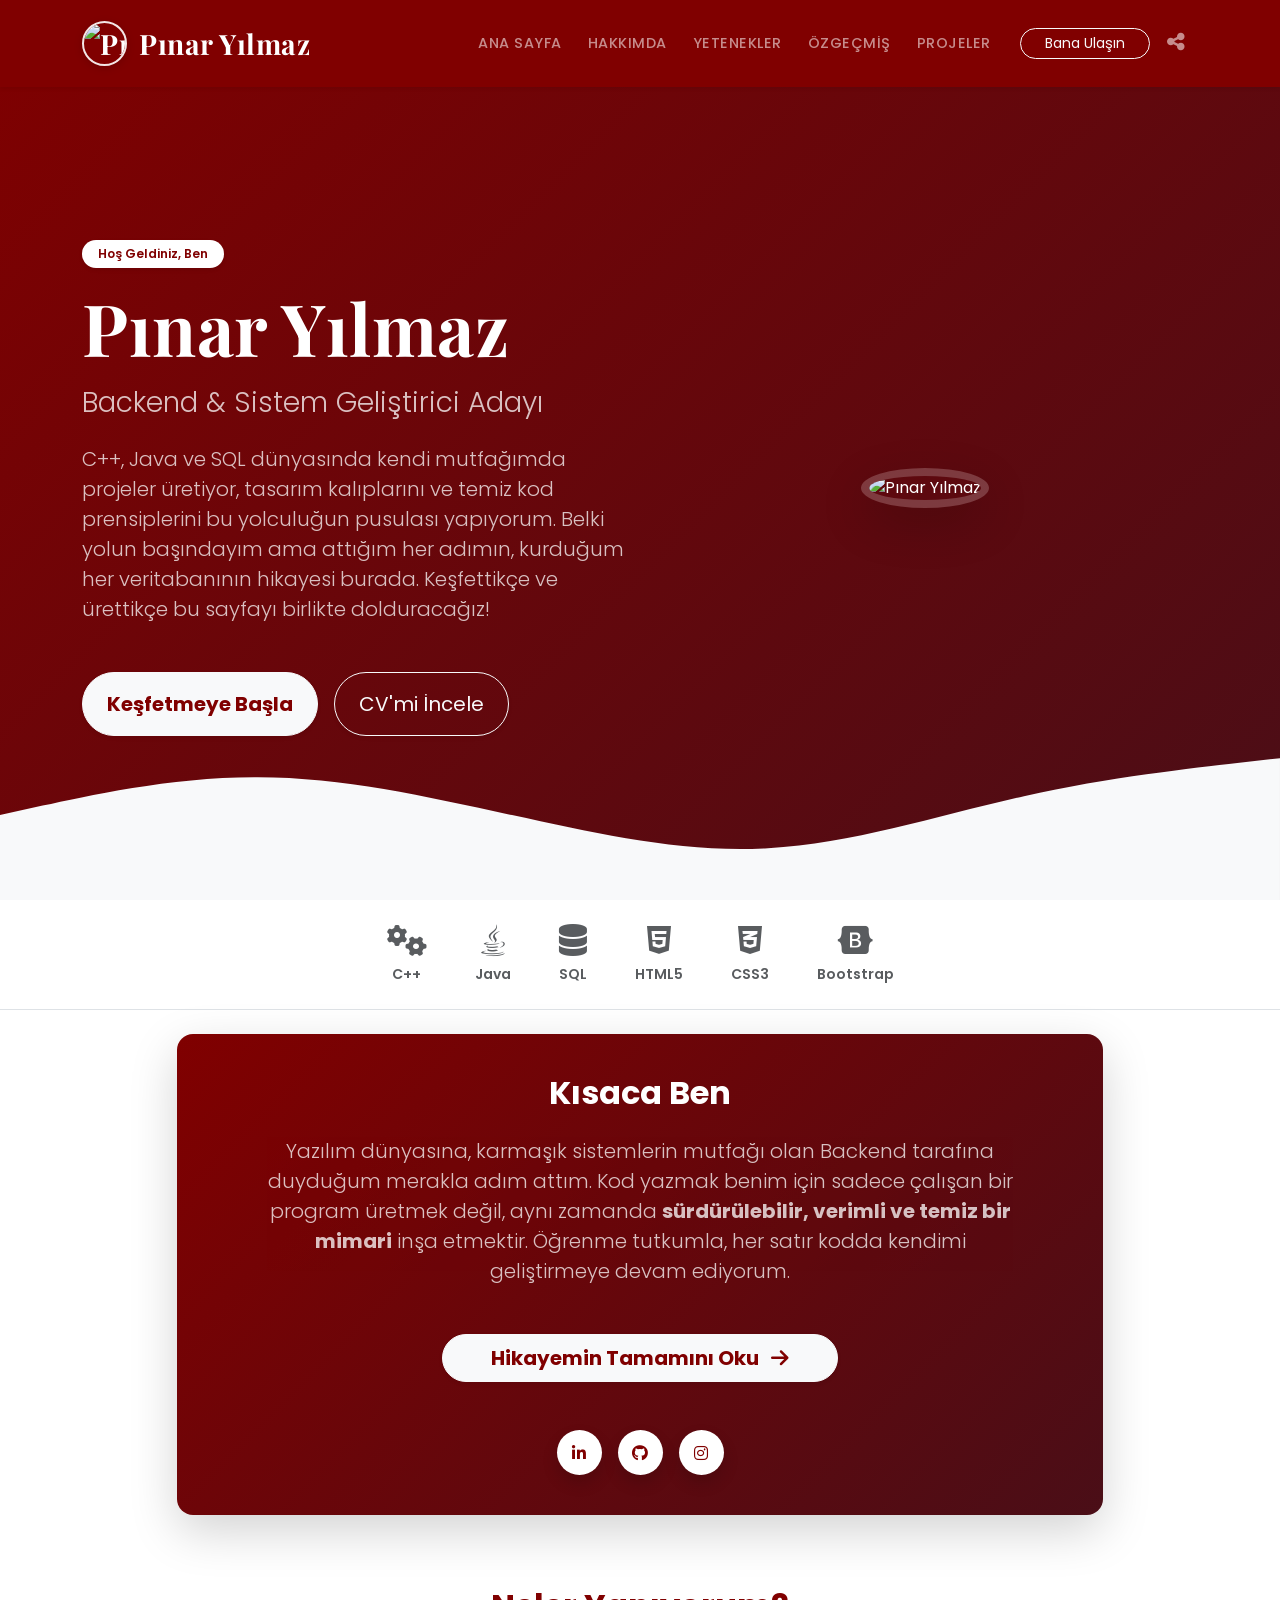
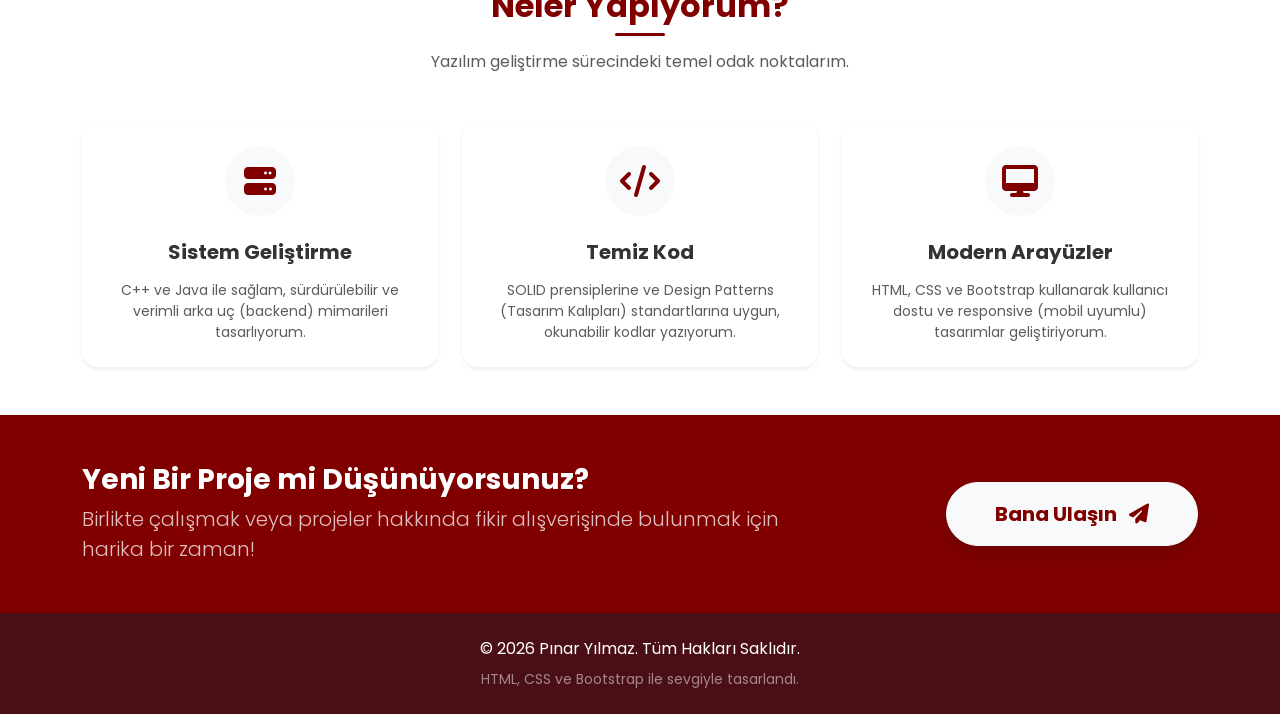
==== index.html @ 0ca94041 "web sitesi dosyaları eklendi" ====
<!DOCTYPE html>
<html lang="tr">

<head>
    <meta charset="UTF-8">
    <meta name="viewport" content="width=device-width, initial-scale=1.0">
    <title>Pınar Yılmaz | Yazılım Geliştirici & Özgeçmiş</title>
    <!-- Bootstrap 5 CSS -->
    <link href="https://cdn.jsdelivr.net/npm/bootstrap@5.3.0/dist/css/bootstrap.min.css" rel="stylesheet">
    <!-- Font Awesome -->
    <link rel="stylesheet" href="https://cdnjs.cloudflare.com/ajax/libs/font-awesome/6.4.0/css/all.min.css">
    <!-- Google Fonts -->
    <link href="https://fonts.googleapis.com/css2?family=Poppins:wght@300;400;500;600;700&display=swap"
        rel="stylesheet">
    <link
        href="https://fonts.googleapis.com/css2?family=Playfair+Display:ital,wght@0,600;0,700;0,800;1,600&display=swap"
        rel="stylesheet">
    <!-- Özel CSS -->
    <link rel="stylesheet" href="style.css">
</head>

<body data-bs-spy="scroll" data-bs-target="#main-navbar" data-bs-offset="100">

    <!-- Navbar -->
    <nav id="main-navbar" class="navbar navbar-expand-lg navbar-dark bg-bordo fixed-top shadow-sm">
        <div class="container">
            <a class="navbar-brand fw-bold name-title fs-3 d-flex align-items-center" href="#home">
                <!-- Navbar Profil Fotoğrafı -->
                <img src="profile.jpg.jpeg" alt="Pınar Yılmaz" class="navbar-brand-img">
                Pınar Yılmaz
            </a>
            <button class="navbar-toggler border-0" type="button" data-bs-toggle="collapse" data-bs-target="#navbarNav">
                <span class="navbar-toggler-icon"></span>
            </button>
            <div class="collapse navbar-collapse justify-content-end" id="navbarNav">
                <ul class="navbar-nav align-items-center">
                    <li class="nav-item"><a class="nav-link active" href="index.html">Ana Sayfa</a></li>
                    <li class="nav-item"><a class="nav-link" href="about.html">Hakkımda</a></li>
                    <li class="nav-item"><a class="nav-link" href="skills.html">Yetenekler</a></li>
                    <li class="nav-item"><a class="nav-link" href="resume.html">Özgeçmiş</a></li>
                    <li class="nav-item"><a class="nav-link" href="projects.html">Projeler</a></li>
                    <li class="nav-item mt-3 mt-lg-0 ms-lg-3">
                        <a class="btn btn-outline-light btn-sm px-4 rounded-pill" href="contact.html">Bana Ulaşın</a>
                    </li>
                    <!-- Paylaş Butonu -->
                    <li class="nav-item ms-1">
                        <button class="btn btn-link nav-link px-2" onclick="shareWebsite()" title="Siteyi Paylaş">
                            <i class="fas fa-share-nodes fs-5"></i>
                        </button>
                    </li>
                </ul>
            </div>
        </div>
    </nav>

    <!-- Hero / Giriş Bölümü -->
    <section id="home" class="hero bg-bordo-gradient text-white d-flex align-items-center position-relative">
        <div class="container text-center text-lg-start position-relative z-index-1">
            <div class="row align-items-center">
                <div class="col-lg-6 mb-5 mb-lg-0 order-2 order-lg-1">
                    <span class="badge bg-white text-bordo px-3 py-2 rounded-pill mb-3 fw-semibold shadow-sm">Hoş
                        Geldiniz, Ben</span>
                    <h1 class="display-2 fw-bold mb-3 name-title">Pınar Yılmaz</h1>
                    <h2 class="h3 fw-light mb-4 opacity-75">Backend & Sistem Geliştirici Adayı</h2>
                    <p class="lead mb-5 opacity-75">
                        C++, Java ve SQL dünyasında kendi mutfağımda projeler üretiyor, tasarım kalıplarını ve temiz kod
                        prensiplerini bu yolculuğun pusulası yapıyorum. Belki yolun başındayım ama attığım her adımın,
                        kurduğum her veritabanının hikayesi burada. Keşfettikçe ve ürettikçe bu sayfayı birlikte
                        dolduracağız!
                    </p>
                    <div class="d-flex flex-column flex-sm-row justify-content-center justify-content-lg-start gap-3">
                        <a href="about.html"
                            class="btn btn-light text-bordo btn-lg px-4 py-3 rounded-pill fw-bold shadow-sm">Keşfetmeye
                            Başla</a>
                        <a href="resume.html" class="btn btn-outline-light btn-lg px-4 py-3 rounded-pill shadow-sm">CV'mi
                            İncele</a>
                    </div>
                </div>
                <div class="col-lg-6 order-1 order-lg-2 text-center mb-5 mb-lg-0">
                    <div class="profile-img-container mx-auto">
                        <img src="profile.jpg.jpeg" alt="Pınar Yılmaz"
                            class="profile-placeholder rounded-circle shadow-lg mx-auto" style="object-fit: cover;">
                    </div>
                </div>
            </div>
        </div>
        <!-- Arka plan efekti için -->
        <div class="hero-shape position-absolute bottom-0 start-0 w-100">
            <svg xmlns="http://www.w3.org/2000/svg" viewBox="0 0 1440 320">
                <path fill="#f8f9fa" fill-opacity="1"
                    d="M0,224L48,213.3C96,203,192,181,288,181.3C384,181,480,203,576,224C672,245,768,267,864,261.3C960,256,1056,224,1152,202.7C1248,181,1344,171,1392,165.3L1440,160L1440,320L1392,320C1344,320,1248,320,1152,320C1056,320,960,320,864,320C768,320,672,320,576,320C480,320,384,320,288,320C192,320,96,320,48,320L0,320Z">
                </path>
            </svg>
        </div>
    </section>

    <!-- Teknoloji Vitrini -->
    <div class="bg-white py-4 border-bottom shadow-sm">
        <div class="container">
            <div class="d-flex flex-wrap justify-content-center align-items-center gap-4 gap-md-5 text-muted">
                <div class="text-center transition-all" style="cursor: pointer;" onmouseover="this.classList.replace('text-muted','text-bordo')" onmouseout="this.classList.replace('text-bordo','text-muted')">
                    <i class="fas fa-cogs fa-2x mb-2"></i>
                    <span class="d-block fw-semibold small">C++</span>
                </div>
                <div class="text-center transition-all" style="cursor: pointer;" onmouseover="this.classList.replace('text-muted','text-bordo')" onmouseout="this.classList.replace('text-bordo','text-muted')">
                    <i class="fab fa-java fa-2x mb-2"></i>
                    <span class="d-block fw-semibold small">Java</span>
                </div>
                <div class="text-center transition-all" style="cursor: pointer;" onmouseover="this.classList.replace('text-muted','text-bordo')" onmouseout="this.classList.replace('text-bordo','text-muted')">
                    <i class="fas fa-database fa-2x mb-2"></i>
                    <span class="d-block fw-semibold small">SQL</span>
                </div>
                <div class="text-center transition-all" style="cursor: pointer;" onmouseover="this.classList.replace('text-muted','text-bordo')" onmouseout="this.classList.replace('text-bordo','text-muted')">
                    <i class="fab fa-html5 fa-2x mb-2"></i>
                    <span class="d-block fw-semibold small">HTML5</span>
                </div>
                <div class="text-center transition-all" style="cursor: pointer;" onmouseover="this.classList.replace('text-muted','text-bordo')" onmouseout="this.classList.replace('text-bordo','text-muted')">
                    <i class="fab fa-css3-alt fa-2x mb-2"></i>
                    <span class="d-block fw-semibold small">CSS3</span>
                </div>
                <div class="text-center transition-all" style="cursor: pointer;" onmouseover="this.classList.replace('text-muted','text-bordo')" onmouseout="this.classList.replace('text-bordo','text-muted')">
                    <i class="fab fa-bootstrap fa-2x mb-2"></i>
                    <span class="d-block fw-semibold small">Bootstrap</span>
                </div>
            </div>
        </div>
    </div>

    <!-- Kısaca Ben (About Teaser) -->
    <section class="py-6 bg-white">
        <div class="container py-4">
            <div class="row justify-content-center">
                <div class="col-lg-10">
                    <div class="card border-0 bg-bordo-gradient text-white shadow-lg rounded-4 overflow-hidden position-relative p-2 p-md-4">
                        <div class="card-body text-center position-relative z-index-1">
                            <h2 class="fw-bold mb-4 text-white">Kısaca Ben</h2>
                            <p class="lead mb-5 px-md-5 text-white opacity-75" style="font-weight: 300;">
                                Yazılım dünyasına, karmaşık sistemlerin mutfağı olan Backend tarafına duyduğum merakla adım attım. Kod yazmak benim için sadece çalışan bir program üretmek değil, aynı zamanda <strong class="text-white fw-bold">sürdürülebilir, verimli ve temiz bir mimari</strong> inşa etmektir. Öğrenme tutkumla, her satır kodda kendimi geliştirmeye devam ediyorum.
                            </p>
                            <a href="about.html" class="btn btn-light text-bordo btn-lg rounded-pill px-5 transition-all shadow-sm fw-bold">
                                Hikayemin Tamamını Oku <i class="fas fa-arrow-right ms-2"></i>
                            </a>
                            
                            <!-- Sosyal Medya İkonları -->
                            <div class="d-flex justify-content-center gap-3 mt-5">
                                <a href="https://www.linkedin.com/in/pınar-yılmaz-755a79330?utm_source=share_via&utm_content=profile&utm_medium=member_android"
                                    target="_blank" class="social-circle bg-white text-bordo shadow"><i
                                        class="fab fa-linkedin-in"></i></a>
                                <a href="https://github.com/Pinarylmz" target="_blank"
                                    class="social-circle bg-white text-bordo shadow"><i class="fab fa-github"></i></a>
                                <a href="https://www.instagram.com/pinarr.yllmz/" target="_blank"
                                    class="social-circle bg-white text-bordo shadow"><i class="fab fa-instagram"></i></a>
                            </div>
                        </div>
                    </div>
                </div>
            </div>
        </div>
    </section>

    <!-- Öne Çıkanlar (Highlight Cards) -->
    <section class="py-6 bg-white">
        <div class="container py-5">
            <div class="text-center mb-5">
                <h2 class="text-bordo fw-bold position-relative section-title d-inline-block">Neler Yapıyorum?</h2>
                <p class="text-muted mt-3">Yazılım geliştirme sürecindeki temel odak noktalarım.</p>
            </div>
            <div class="row g-4 justify-content-center">
                <div class="col-md-4">
                    <div class="skill-card bg-white p-4 rounded-4 shadow-sm h-100 transition-all">
                        <div class="text-center">
                            <div class="bg-light rounded-circle d-inline-flex align-items-center justify-content-center mb-4" style="width: 70px; height: 70px;">
                                <i class="fas fa-server fa-2x text-bordo"></i>
                            </div>
                            <h5 class="fw-bold mb-3">Sistem Geliştirme</h5>
                            <p class="text-muted small mb-0">C++ ve Java ile sağlam, sürdürülebilir ve verimli arka uç (backend) mimarileri tasarlıyorum.</p>
                        </div>
                    </div>
                </div>
                <div class="col-md-4">
                    <div class="skill-card bg-white p-4 rounded-4 shadow-sm h-100 transition-all">
                        <div class="text-center">
                            <div class="bg-light rounded-circle d-inline-flex align-items-center justify-content-center mb-4" style="width: 70px; height: 70px;">
                                <i class="fas fa-code fa-2x text-bordo"></i>
                            </div>
                            <h5 class="fw-bold mb-3">Temiz Kod</h5>
                            <p class="text-muted small mb-0">SOLID prensiplerine ve Design Patterns (Tasarım Kalıpları) standartlarına uygun, okunabilir kodlar yazıyorum.</p>
                        </div>
                    </div>
                </div>
                <div class="col-md-4">
                    <div class="skill-card bg-white p-4 rounded-4 shadow-sm h-100 transition-all">
                        <div class="text-center">
                            <div class="bg-light rounded-circle d-inline-flex align-items-center justify-content-center mb-4" style="width: 70px; height: 70px;">
                                <i class="fas fa-desktop fa-2x text-bordo"></i>
                            </div>
                            <h5 class="fw-bold mb-3">Modern Arayüzler</h5>
                            <p class="text-muted small mb-0">HTML, CSS ve Bootstrap kullanarak kullanıcı dostu ve responsive (mobil uyumlu) tasarımlar geliştiriyorum.</p>
                        </div>
                    </div>
                </div>
            </div>
        </div>
    </section>

    <!-- Call to Action -->
    <section class="py-5 bg-bordo text-white position-relative overflow-hidden">
        <div class="container position-relative z-index-1">
            <div class="row align-items-center text-center text-lg-start">
                <div class="col-lg-8 mb-4 mb-lg-0">
                    <h3 class="fw-bold mb-2">Yeni Bir Proje mi Düşünüyorsunuz?</h3>
                    <p class="lead opacity-75 mb-0">Birlikte çalışmak veya projeler hakkında fikir alışverişinde bulunmak için harika bir zaman!</p>
                </div>
                <div class="col-lg-4 text-lg-end">
                    <a href="contact.html" class="btn btn-light text-bordo btn-lg px-5 py-3 rounded-pill fw-bold shadow">
                        Bana Ulaşın <i class="fas fa-paper-plane ms-2"></i>
                    </a>
                </div>
            </div>
        </div>
    </section>

    <!-- Footer -->
    <footer class="bg-bordo-dark text-white py-4 border-top border-bordo">
        <div class="container text-center">
            <p class="mb-2">&copy; 2026 Pınar Yılmaz. Tüm Hakları Saklıdır.</p>
            <p class="small text-white-50 mb-0">HTML, CSS ve Bootstrap ile sevgiyle tasarlandı.</p>
        </div>
    </footer>

    <!-- Bootstrap JS -->
    <script src="https://cdn.jsdelivr.net/npm/bootstrap@5.3.0/dist/js/bootstrap.bundle.min.js"></script>

    <!-- Basit Script (Navbar Scroll Efekti için) -->
    <script>
        window.addEventListener('scroll', function () {
            var navbar = document.getElementById('main-navbar');
            if (window.scrollY > 50) {
                navbar.classList.add('navbar-scrolled');
                navbar.classList.remove('bg-bordo');
            } else {
                navbar.classList.remove('navbar-scrolled');
                navbar.classList.add('bg-bordo');
            }
        });
    </script>
    <!-- Paylaş Butonu Scripti -->
    <script>
        function shareWebsite() {
            const url = window.location.href;
            if (navigator.share && window.location.protocol === 'https:') {
                navigator.share({
                    title: 'Pınar Yılmaz | Yazılım Geliştirici',
                    text: 'Pınar Yılmaz\'ın portföyünü ve projelerini inceleyin!',
                    url: url
                }).catch(console.error);
            } else {
                const tempInput = document.createElement("input");
                tempInput.value = url;
                document.body.appendChild(tempInput);
                tempInput.select();
                document.execCommand("copy");
                document.body.removeChild(tempInput);
                
                if (window.location.protocol === 'file:') {
                    alert("Siteniz şu an bilgisayarınızda çalıştığı için yerel dosya linkini kopyaladık. Sitenizi internete yüklediğinizde bu buton doğrudan Whatsapp vb. paylaşım menüsünü açacaktır!");
                } else {
                    alert("Site linki kopyalandı! İstediğiniz yerde paylaşabilirsiniz.");
                }
            }
        }
    </script>
</body>

</html>
---- style.css ----
/* Genel Ayarlar */
:root {
    /* Renk Paleti - Bordo ve Beyaz Tonları */
    --bordo-primary: #800000;    /* Klasik Bordo */
    --bordo-dark: #4A0E17;       /* Koyu Bordo */
    --bordo-light: #A52A2A;      /* Açık Bordo */
    --bordo-accent: #9E1B22;     /* Vurgu Bordosu */
    --white-soft: #f8f9fa;       /* Kırık Beyaz / Açık Gri */
    --text-main: #333333;        /* Ana Metin */
    --text-muted: #6c757d;       /* Silik Metin */
}

body {
    font-family: 'Poppins', sans-serif;
    color: var(--text-main);
    overflow-x: hidden;
}

/* Renk Sınıfları */
.bg-bordo {
    background-color: var(--bordo-primary) !important;
}

.bg-bordo-dark {
    background-color: var(--bordo-dark) !important;
}

.bg-bordo-gradient {
    background: linear-gradient(135deg, var(--bordo-primary) 0%, var(--bordo-dark) 100%) !important;
}

.text-bordo {
    color: var(--bordo-primary) !important;
}

.border-bordo {
    border-color: var(--bordo-primary) !important;
}

/* Buton Ayarları */
.btn-bordo {
    background-color: var(--bordo-primary);
    color: white;
    transition: all 0.3s ease;
}

.btn-bordo:hover {
    background-color: var(--bordo-dark);
    color: white;
    transform: translateY(-2px);
    box-shadow: 0 4px 10px rgba(128, 0, 0, 0.3);
}

/* Navbar */
.navbar {
    padding: 1rem 0;
    transition: all 0.4s ease;
}

.navbar-scrolled {
    background-color: rgba(74, 14, 23, 0.95) !important;
    backdrop-filter: blur(10px);
    box-shadow: 0 4px 15px rgba(0,0,0,0.1);
    padding: 0.7rem 0;
}

.navbar-nav .nav-link {
    font-weight: 500;
    text-transform: uppercase;
    font-size: 0.9rem;
    letter-spacing: 0.5px;
    margin: 0 5px;
    position: relative;
}

.navbar-nav .nav-link::after {
    content: '';
    position: absolute;
    width: 0;
    height: 2px;
    bottom: 0;
    left: 50%;
    transform: translateX(-50%);
    background-color: white;
    transition: width 0.3s ease;
}

.navbar-nav .nav-link:hover::after,
.navbar-nav .nav-link.active::after {
    width: 80%;
}

/* Hero Section */
.hero {
    min-height: 100vh;
    padding-top: 76px; /* Navbar yüksekliği */
}

.profile-placeholder {
    width: 280px;
    height: 280px;
    border: 8px solid rgba(255, 255, 255, 0.2);
    transition: all 0.4s ease;
}

.profile-placeholder:hover {
    transform: scale(1.05);
    border-color: rgba(255, 255, 255, 0.5);
    box-shadow: 0 15px 30px rgba(0,0,0,0.2) !important;
}

/* Ortak Bölüm Başlıkları */
.section-title::after {
    content: '';
    position: absolute;
    left: 0;
    bottom: -10px;
    width: 50px;
    height: 3px;
    background-color: var(--bordo-primary);
    border-radius: 2px;
}

.text-center .section-title::after {
    left: 50%;
    transform: translateX(-50%);
}

/* Sosyal Medya İkonları */
.social-circle {
    display: inline-flex;
    align-items: center;
    justify-content: center;
    width: 45px;
    height: 45px;
    border-radius: 50%;
    text-decoration: none;
    transition: all 0.3s ease;
}

.social-circle:hover {
    background-color: var(--bordo-dark) !important;
    transform: translateY(-5px);
    box-shadow: 0 5px 15px rgba(128, 0, 0, 0.3);
}

/* Kart Efektleri */
.transition-all {
    transition: all 0.3s ease;
}

.skill-card:hover {
    transform: translateY(-10px);
    box-shadow: 0 15px 30px rgba(0,0,0,0.1) !important;
    background-color: white !important;
    border-bottom: 3px solid var(--bordo-primary);
}

/* Timeline (Özgeçmiş) */
.timeline {
    border-left: 2px dashed var(--bordo-light);
    padding-left: 20px;
    margin-left: 10px;
}

.timeline-item {
    transition: all 0.3s ease;
}

.timeline-item::before {
    content: '';
    position: absolute;
    width: 16px;
    height: 16px;
    background-color: var(--bordo-primary);
    border: 3px solid white;
    border-radius: 50%;
    left: -31px;
    top: 20px;
    box-shadow: 0 0 0 3px rgba(128, 0, 0, 0.2);
}

.timeline-item:hover {
    transform: translateX(5px);
    box-shadow: 0 10px 25px rgba(0,0,0,0.1) !important;
}

/* Form Input Odaklanma Rengi */
.form-control:focus {
    box-shadow: 0 0 0 0.25rem rgba(128, 0, 0, 0.25);
    border-color: var(--bordo-light);
}

/* Mobil Cihazlar İçin Boğulmayı Önleyici Ek Ayarlar (Responsive) */
@media (max-width: 991.98px) {
    .navbar-collapse {
        background-color: var(--bordo-dark);
        padding: 1rem;
        border-radius: 10px;
        margin-top: 15px;
        box-shadow: 0 10px 20px rgba(0,0,0,0.2);
    }
    
    .hero {
        text-align: center;
        padding-top: 100px;
    }
    
    .profile-placeholder {
        width: 220px;
        height: 220px;
    }
    
    .timeline {
        padding-left: 15px;
    }
    
    .timeline-item::before {
        left: -24px;
    }
}

/* Ekstra küçük ekranlar için */
@media (max-width: 576px) {
    .display-3 {
        font-size: 2.5rem;
    }
    .hero p.lead {
        font-size: 1rem;
    }
    .hero .name-title {
        font-size: 3.2rem;
    }
}

/* Özel İsim Fontu ve Navbar Resmi */
.name-title {
    font-family: 'Playfair Display', serif !important;
    letter-spacing: 0.5px;
}

.hero .name-title {
    font-size: 4.5rem;
}

.navbar-brand-img {
    width: 45px;
    height: 45px;
    border-radius: 50%;
    object-fit: cover;
    border: 2px solid rgba(255, 255, 255, 0.9);
    margin-right: 12px;
    box-shadow: 0 2px 8px rgba(0,0,0,0.15);
}
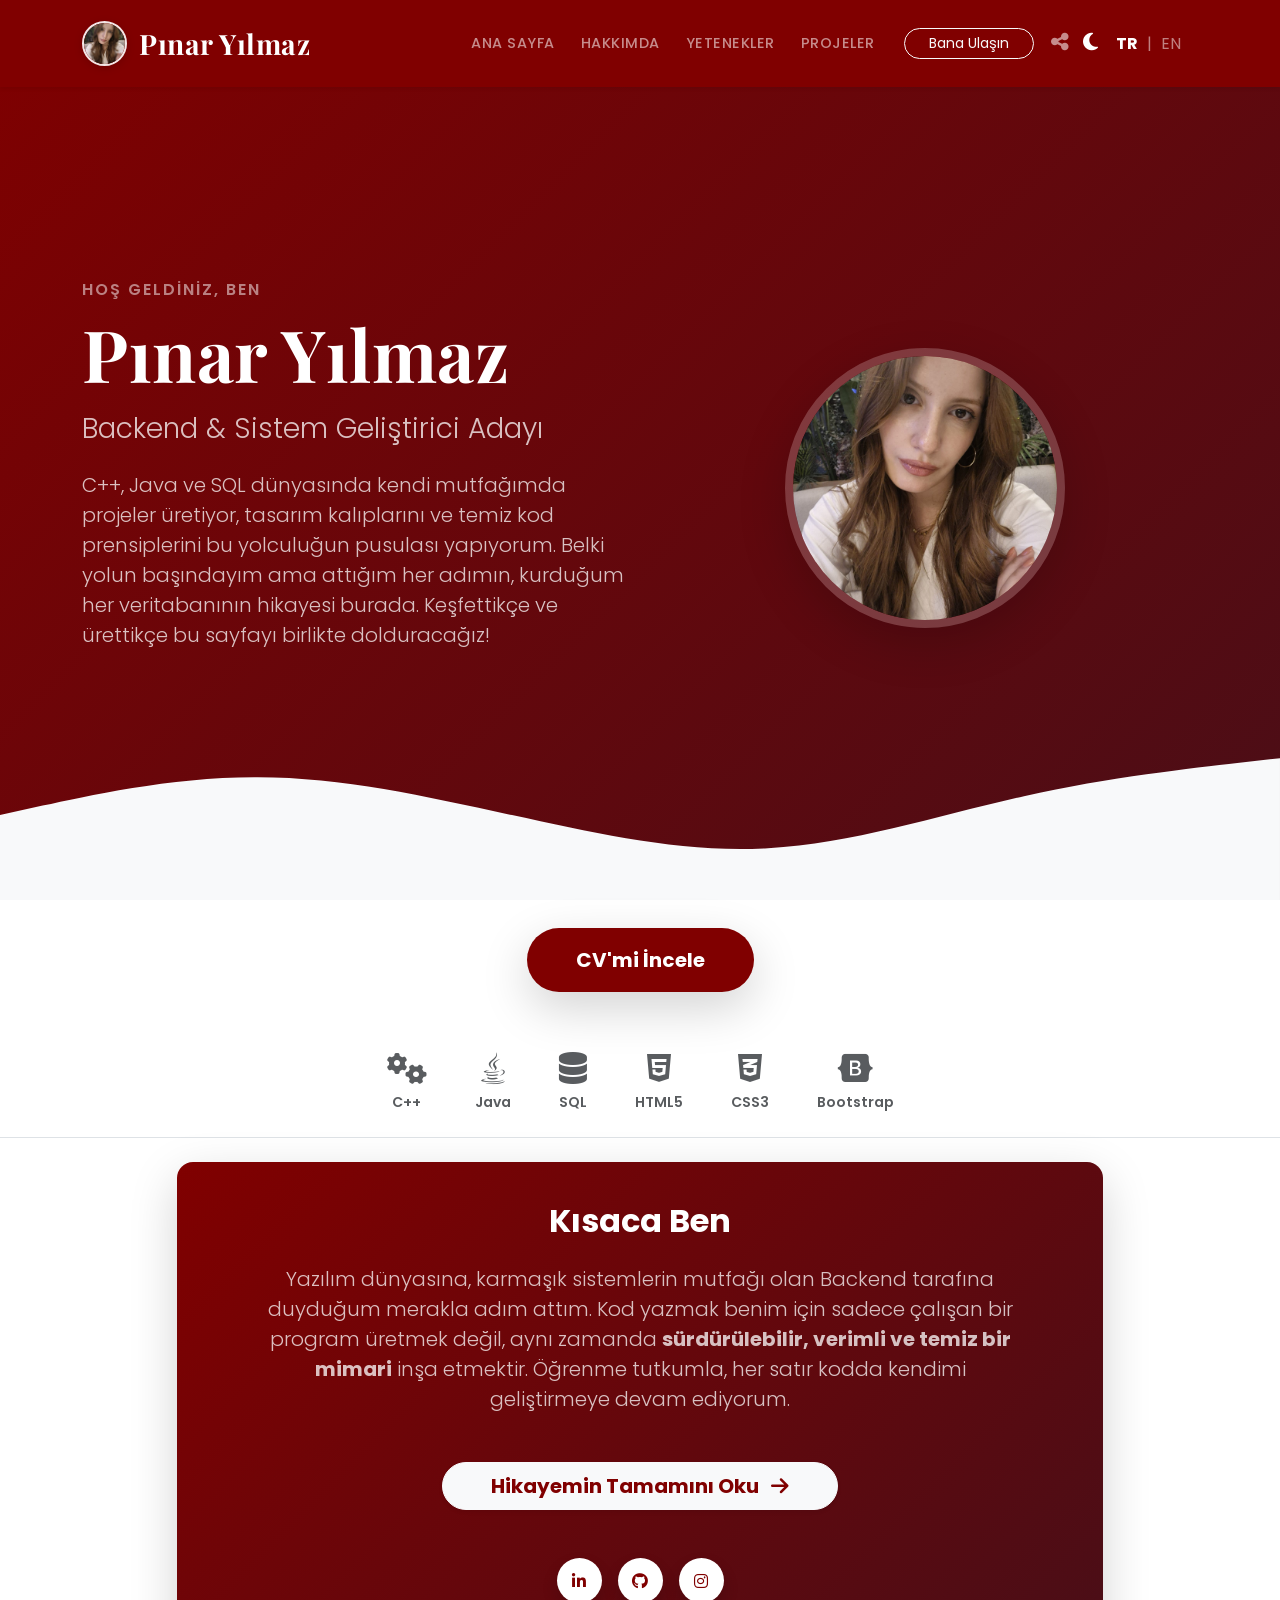
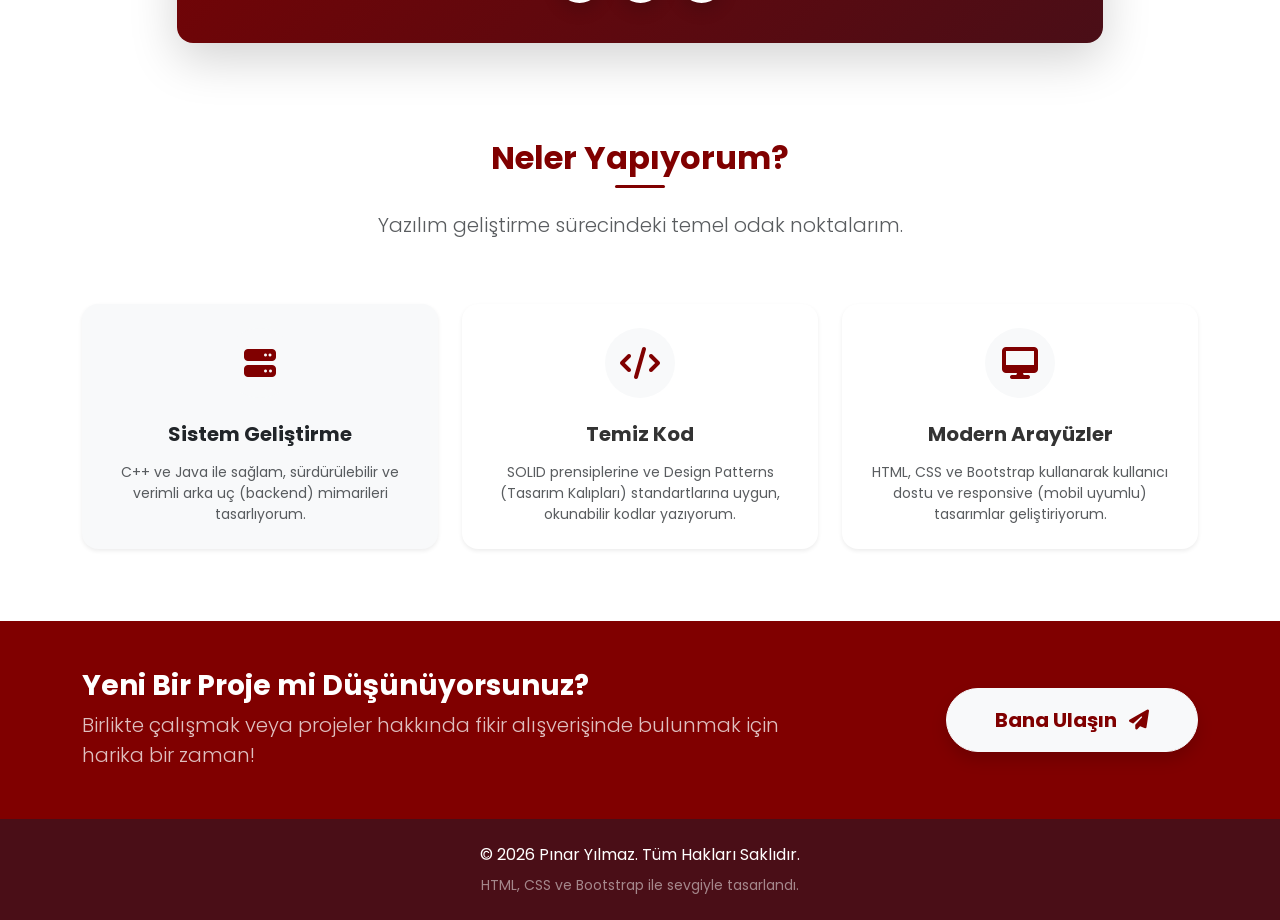
==== commit 6a2aa781: "feat: Kapsamlı UI/UX iyileştirmeleri ve yeni özellikler eklendi - Karanlık mod (Dark Mode) desteği v" ====
--- a/index.html
+++ b/index.html
@@ -15,6 +15,8 @@
     <link
         href="https://fonts.googleapis.com/css2?family=Playfair+Display:ital,wght@0,600;0,700;0,800;1,600&display=swap"
         rel="stylesheet">
+    <!-- AOS CSS -->
+    <link href="https://unpkg.com/aos@2.3.1/dist/aos.css" rel="stylesheet">
     <!-- Özel CSS -->
     <link rel="stylesheet" href="style.css">
 </head>
@@ -29,21 +31,33 @@
                 <img src="profile.jpg.jpeg" alt="Pınar Yılmaz" class="navbar-brand-img">
                 Pınar Yılmaz
             </a>
-            <button class="navbar-toggler border-0" type="button" data-bs-toggle="collapse" data-bs-target="#navbarNav">
-                <span class="navbar-toggler-icon"></span>
-            </button>
-            <div class="collapse navbar-collapse justify-content-end" id="navbarNav">
+            <div class="d-flex align-items-center order-lg-3">
+                <!-- Tema ve Dil Değiştirici -->
+                <div class="d-flex align-items-center me-3">
+                    <button class="btn btn-link text-white text-decoration-none p-0 me-3" onclick="toggleTheme()" title="Karanlık Modu Değiştir">
+                        <i id="theme-icon" class="fas fa-moon fs-5"></i>
+                    </button>
+                    <button id="btn-lang-tr" class="btn btn-link text-white fw-bold text-decoration-none p-0 me-2" onclick="setLanguage('tr')">TR</button>
+                    <span class="text-white-50">|</span>
+                    <button id="btn-lang-en" class="btn btn-link text-white-50 text-decoration-none p-0 ms-2" onclick="setLanguage('en')">EN</button>
+                </div>
+                <!-- Menü Toggler -->
+                <button class="navbar-toggler border-0 p-1" type="button" data-bs-toggle="collapse" data-bs-target="#navbarNav">
+                    <span class="navbar-toggler-icon"></span>
+                </button>
+            </div>
+            <div class="collapse navbar-collapse justify-content-end order-lg-2" id="navbarNav">
                 <ul class="navbar-nav align-items-center">
-                    <li class="nav-item"><a class="nav-link active" href="index.html">Ana Sayfa</a></li>
-                    <li class="nav-item"><a class="nav-link" href="about.html">Hakkımda</a></li>
-                    <li class="nav-item"><a class="nav-link" href="skills.html">Yetenekler</a></li>
-                    <li class="nav-item"><a class="nav-link" href="resume.html">Özgeçmiş</a></li>
-                    <li class="nav-item"><a class="nav-link" href="projects.html">Projeler</a></li>
+                    <li class="nav-item"><a class="nav-link active" href="index.html" data-i18n="nav_home">Ana Sayfa</a></li>
+                    <li class="nav-item"><a class="nav-link" href="about.html" data-i18n="nav_about">Hakkımda</a></li>
+                    <li class="nav-item"><a class="nav-link" href="skills.html" data-i18n="nav_skills">Yetenekler</a></li>
+                    <li class="nav-item"><a class="nav-link" href="projects.html" data-i18n="nav_projects">Projeler</a></li>
                     <li class="nav-item mt-3 mt-lg-0 ms-lg-3">
-                        <a class="btn btn-outline-light btn-sm px-4 rounded-pill" href="contact.html">Bana Ulaşın</a>
+                        <a class="btn btn-outline-light btn-sm px-4 rounded-pill" href="contact.html" data-i18n="nav_contact">Bana Ulaşın</a>
                     </li>
+
                     <!-- Paylaş Butonu -->
-                    <li class="nav-item ms-1">
+                    <li class="nav-item ms-1 mt-2 mt-lg-0">
                         <button class="btn btn-link nav-link px-2" onclick="shareWebsite()" title="Siteyi Paylaş">
                             <i class="fas fa-share-nodes fs-5"></i>
                         </button>
@@ -57,26 +71,19 @@
     <section id="home" class="hero bg-bordo-gradient text-white d-flex align-items-center position-relative">
         <div class="container text-center text-lg-start position-relative z-index-1">
             <div class="row align-items-center">
-                <div class="col-lg-6 mb-5 mb-lg-0 order-2 order-lg-1">
-                    <span class="badge bg-white text-bordo px-3 py-2 rounded-pill mb-3 fw-semibold shadow-sm">Hoş
-                        Geldiniz, Ben</span>
+                <div class="col-lg-6 order-2 order-lg-1 text-center text-lg-start" data-aos="fade-right">
+                    <p class="text-white-50 mb-2 fw-semibold" style="letter-spacing: 2px; text-transform: uppercase;" data-i18n="home_welcome">Hoş Geldiniz, Ben</p>
                     <h1 class="display-2 fw-bold mb-3 name-title">Pınar Yılmaz</h1>
-                    <h2 class="h3 fw-light mb-4 opacity-75">Backend & Sistem Geliştirici Adayı</h2>
-                    <p class="lead mb-5 opacity-75">
+                    <h2 class="h3 fw-light mb-4 opacity-75" data-i18n="home_role">Backend & Sistem Geliştirici Adayı</h2>
+                    <p class="lead mb-5 opacity-75" data-i18n="home_desc">
                         C++, Java ve SQL dünyasında kendi mutfağımda projeler üretiyor, tasarım kalıplarını ve temiz kod
                         prensiplerini bu yolculuğun pusulası yapıyorum. Belki yolun başındayım ama attığım her adımın,
                         kurduğum her veritabanının hikayesi burada. Keşfettikçe ve ürettikçe bu sayfayı birlikte
                         dolduracağız!
                     </p>
-                    <div class="d-flex flex-column flex-sm-row justify-content-center justify-content-lg-start gap-3">
-                        <a href="about.html"
-                            class="btn btn-light text-bordo btn-lg px-4 py-3 rounded-pill fw-bold shadow-sm">Keşfetmeye
-                            Başla</a>
-                        <a href="resume.html" class="btn btn-outline-light btn-lg px-4 py-3 rounded-pill shadow-sm">CV'mi
-                            İncele</a>
-                    </div>
-                </div>
-                <div class="col-lg-6 order-1 order-lg-2 text-center mb-5 mb-lg-0">
+
+                </div>
+                <div class="col-lg-6 order-1 order-lg-2 text-center mb-5 mb-lg-0" data-aos="zoom-in" data-aos-delay="200">
                     <div class="profile-img-container mx-auto">
                         <img src="profile.jpg.jpeg" alt="Pınar Yılmaz"
                             class="profile-placeholder rounded-circle shadow-lg mx-auto" style="object-fit: cover;">
@@ -94,6 +101,11 @@
         </div>
     </section>
 
+    <!-- CV Butonu Alanı -->
+    <div class="bg-white pt-5 pb-3 text-center position-relative" style="z-index: 10;">
+        <button onclick="window.open('Pinar_Yilmaz_CV.pdf', '_blank')" class="btn btn-bordo btn-lg px-5 py-3 rounded-pill fw-bold shadow-lg" data-i18n="home_btn_cv" style="transform: translateY(-20px);">CV'mi İncele</button>
+    </div>
+
     <!-- Teknoloji Vitrini -->
     <div class="bg-white py-4 border-bottom shadow-sm">
         <div class="container">
@@ -130,14 +142,14 @@
     <section class="py-6 bg-white">
         <div class="container py-4">
             <div class="row justify-content-center">
-                <div class="col-lg-10">
+                <div class="col-lg-10" data-aos="fade-up" data-aos-delay="100">
                     <div class="card border-0 bg-bordo-gradient text-white shadow-lg rounded-4 overflow-hidden position-relative p-2 p-md-4">
                         <div class="card-body text-center position-relative z-index-1">
-                            <h2 class="fw-bold mb-4 text-white">Kısaca Ben</h2>
-                            <p class="lead mb-5 px-md-5 text-white opacity-75" style="font-weight: 300;">
+                            <h2 class="fw-bold mb-4 text-white" data-i18n="home_about_title">Kısaca Ben</h2>
+                            <p class="lead mb-5 px-md-5 text-white opacity-75" style="font-weight: 300;" data-i18n="home_about_desc">
                                 Yazılım dünyasına, karmaşık sistemlerin mutfağı olan Backend tarafına duyduğum merakla adım attım. Kod yazmak benim için sadece çalışan bir program üretmek değil, aynı zamanda <strong class="text-white fw-bold">sürdürülebilir, verimli ve temiz bir mimari</strong> inşa etmektir. Öğrenme tutkumla, her satır kodda kendimi geliştirmeye devam ediyorum.
                             </p>
-                            <a href="about.html" class="btn btn-light text-bordo btn-lg rounded-pill px-5 transition-all shadow-sm fw-bold">
+                            <a href="about.html" class="btn btn-light text-bordo btn-lg rounded-pill px-5 transition-all shadow-sm fw-bold" data-i18n="home_about_btn">
                                 Hikayemin Tamamını Oku <i class="fas fa-arrow-right ms-2"></i>
                             </a>
                             
@@ -159,21 +171,23 @@
     </section>
 
     <!-- Öne Çıkanlar (Highlight Cards) -->
-    <section class="py-6 bg-white">
-        <div class="container py-5">
-            <div class="text-center mb-5">
-                <h2 class="text-bordo fw-bold position-relative section-title d-inline-block">Neler Yapıyorum?</h2>
-                <p class="text-muted mt-3">Yazılım geliştirme sürecindeki temel odak noktalarım.</p>
-            </div>
-            <div class="row g-4 justify-content-center">
-                <div class="col-md-4">
-                    <div class="skill-card bg-white p-4 rounded-4 shadow-sm h-100 transition-all">
+    <section class="py-5 bg-white">
+        <div class="container py-4">
+            <div class="row justify-content-center mb-5" data-aos="fade-up">
+                <div class="col-lg-8 text-center">
+                    <h2 class="text-bordo fw-bold position-relative section-title d-inline-block" data-i18n="home_what_i_do_title">Neler Yapıyorum?</h2>
+                    <p class="lead text-muted mt-4" data-i18n="home_what_i_do_subtitle">Yazılım geliştirme sürecindeki temel odak noktalarım.</p>
+                </div>
+            </div>
+            <div class="row g-4">
+                <div class="col-md-4" data-aos="fade-up" data-aos-delay="100">
+                    <div class="card border-0 h-100 shadow-sm bg-light text-center p-4 transition-all skill-card rounded-4">
                         <div class="text-center">
                             <div class="bg-light rounded-circle d-inline-flex align-items-center justify-content-center mb-4" style="width: 70px; height: 70px;">
                                 <i class="fas fa-server fa-2x text-bordo"></i>
                             </div>
-                            <h5 class="fw-bold mb-3">Sistem Geliştirme</h5>
-                            <p class="text-muted small mb-0">C++ ve Java ile sağlam, sürdürülebilir ve verimli arka uç (backend) mimarileri tasarlıyorum.</p>
+                            <h5 class="fw-bold mb-3" data-i18n="home_skill1_title">Sistem Geliştirme</h5>
+                            <p class="text-muted small mb-0" data-i18n="home_skill1_desc">C++ ve Java ile sağlam, sürdürülebilir ve verimli arka uç (backend) mimarileri tasarlıyorum.</p>
                         </div>
                     </div>
                 </div>
@@ -183,8 +197,8 @@
                             <div class="bg-light rounded-circle d-inline-flex align-items-center justify-content-center mb-4" style="width: 70px; height: 70px;">
                                 <i class="fas fa-code fa-2x text-bordo"></i>
                             </div>
-                            <h5 class="fw-bold mb-3">Temiz Kod</h5>
-                            <p class="text-muted small mb-0">SOLID prensiplerine ve Design Patterns (Tasarım Kalıpları) standartlarına uygun, okunabilir kodlar yazıyorum.</p>
+                            <h5 class="fw-bold mb-3" data-i18n="home_skill2_title">Temiz Kod</h5>
+                            <p class="text-muted small mb-0" data-i18n="home_skill2_desc">SOLID prensiplerine ve Design Patterns (Tasarım Kalıpları) standartlarına uygun, okunabilir kodlar yazıyorum.</p>
                         </div>
                     </div>
                 </div>
@@ -194,8 +208,8 @@
                             <div class="bg-light rounded-circle d-inline-flex align-items-center justify-content-center mb-4" style="width: 70px; height: 70px;">
                                 <i class="fas fa-desktop fa-2x text-bordo"></i>
                             </div>
-                            <h5 class="fw-bold mb-3">Modern Arayüzler</h5>
-                            <p class="text-muted small mb-0">HTML, CSS ve Bootstrap kullanarak kullanıcı dostu ve responsive (mobil uyumlu) tasarımlar geliştiriyorum.</p>
+                            <h5 class="fw-bold mb-3" data-i18n="home_skill3_title">Modern Arayüzler</h5>
+                            <p class="text-muted small mb-0" data-i18n="home_skill3_desc">HTML, CSS ve Bootstrap kullanarak kullanıcı dostu ve responsive (mobil uyumlu) tasarımlar geliştiriyorum.</p>
                         </div>
                     </div>
                 </div>
@@ -208,12 +222,12 @@
         <div class="container position-relative z-index-1">
             <div class="row align-items-center text-center text-lg-start">
                 <div class="col-lg-8 mb-4 mb-lg-0">
-                    <h3 class="fw-bold mb-2">Yeni Bir Proje mi Düşünüyorsunuz?</h3>
-                    <p class="lead opacity-75 mb-0">Birlikte çalışmak veya projeler hakkında fikir alışverişinde bulunmak için harika bir zaman!</p>
+                    <h3 class="fw-bold mb-2" data-i18n="home_cta_title">Yeni Bir Proje mi Düşünüyorsunuz?</h3>
+                    <p class="lead opacity-75 mb-0" data-i18n="home_cta_desc">Birlikte çalışmak veya projeler hakkında fikir alışverişinde bulunmak için harika bir zaman!</p>
                 </div>
                 <div class="col-lg-4 text-lg-end">
                     <a href="contact.html" class="btn btn-light text-bordo btn-lg px-5 py-3 rounded-pill fw-bold shadow">
-                        Bana Ulaşın <i class="fas fa-paper-plane ms-2"></i>
+                        <span data-i18n="nav_contact">Bana Ulaşın</span> <i class="fas fa-paper-plane ms-2"></i>
                     </a>
                 </div>
             </div>
@@ -223,10 +237,13 @@
     <!-- Footer -->
     <footer class="bg-bordo-dark text-white py-4 border-top border-bordo">
         <div class="container text-center">
-            <p class="mb-2">&copy; 2026 Pınar Yılmaz. Tüm Hakları Saklıdır.</p>
-            <p class="small text-white-50 mb-0">HTML, CSS ve Bootstrap ile sevgiyle tasarlandı.</p>
+            <p class="mb-2" data-i18n="footer_rights">&copy; 2026 Pınar Yılmaz. Tüm Hakları Saklıdır.</p>
+            <p class="small text-white-50 mb-0" data-i18n="footer_made_with">HTML, CSS ve Bootstrap ile sevgiyle tasarlandı.</p>
         </div>
     </footer>
+
+    <!-- AOS JS -->
+    <script src="https://unpkg.com/aos@2.3.1/dist/aos.js"></script>
 
     <!-- Bootstrap JS -->
     <script src="https://cdn.jsdelivr.net/npm/bootstrap@5.3.0/dist/js/bootstrap.bundle.min.js"></script>
@@ -270,6 +287,9 @@
             }
         }
     </script>
+    <!-- Dil Desteği Scriptleri -->
+    <script src="translations.js"></script>
+    <script src="language.js"></script>
 </body>
 
 </html>
--- a/style.css
+++ b/style.css
@@ -5,15 +5,60 @@
     --bordo-dark: #4A0E17;       /* Koyu Bordo */
     --bordo-light: #A52A2A;      /* Açık Bordo */
     --bordo-accent: #9E1B22;     /* Vurgu Bordosu */
-    --white-soft: #f8f9fa;       /* Kırık Beyaz / Açık Gri */
+    
+    /* Tema Renkleri (Varsayılan Açık Tema) */
+    --bg-main: #ffffff;
+    --bg-secondary: #f8f9fa;
+    --bg-card: #ffffff;
     --text-main: #333333;        /* Ana Metin */
     --text-muted: #6c757d;       /* Silik Metin */
+    --border-color: #dee2e6;
+}
+
+[data-theme="dark"] {
+    --bg-main: #121212;
+    --bg-secondary: #1e1e1e;
+    --bg-card: #252525;
+    --text-main: #f8f9fa;
+    --text-muted: #adb5bd;
+    --border-color: #343a40;
+    --bordo-primary: #9E1B22; /* Karanlıkta daha parlak bir bordo */
 }
 
 body {
     font-family: 'Poppins', sans-serif;
     color: var(--text-main);
+    background-color: var(--bg-main);
     overflow-x: hidden;
+    transition: background-color 0.3s ease, color 0.3s ease;
+}
+
+/* Karanlık Mod Override Sınıfları */
+[data-theme="dark"] .bg-white { background-color: var(--bg-card) !important; }
+[data-theme="dark"] .bg-light { background-color: var(--bg-secondary) !important; }
+[data-theme="dark"] .text-muted { color: var(--text-muted) !important; }
+[data-theme="dark"] .border-top, [data-theme="dark"] .border-bottom, [data-theme="dark"] .border { border-color: var(--border-color) !important; }
+[data-theme="dark"] .card, [data-theme="dark"] .about-card, [data-theme="dark"] .timeline-item, [data-theme="dark"] .skill-card {
+    background-color: var(--bg-card) !important;
+    color: var(--text-main);
+    box-shadow: 0 .125rem .25rem rgba(0,0,0,.5) !important;
+}
+[data-theme="dark"] .hero-shape path { fill: var(--bg-main) !important; }
+[data-theme="dark"] input.form-control, [data-theme="dark"] textarea.form-control {
+    background-color: var(--bg-secondary) !important;
+    color: var(--text-main) !important;
+}
+[data-theme="dark"] input.form-control::placeholder, [data-theme="dark"] textarea.form-control::placeholder {
+    color: var(--text-muted) !important;
+}
+[data-theme="dark"] .form-label {
+    color: var(--text-main) !important;
+}
+[data-theme="dark"] .contact-info {
+    background-color: var(--bg-secondary) !important;
+}
+[data-theme="dark"] .icon-box {
+    background-color: var(--bg-card) !important;
 }
 
 /* Renk Sınıfları */
